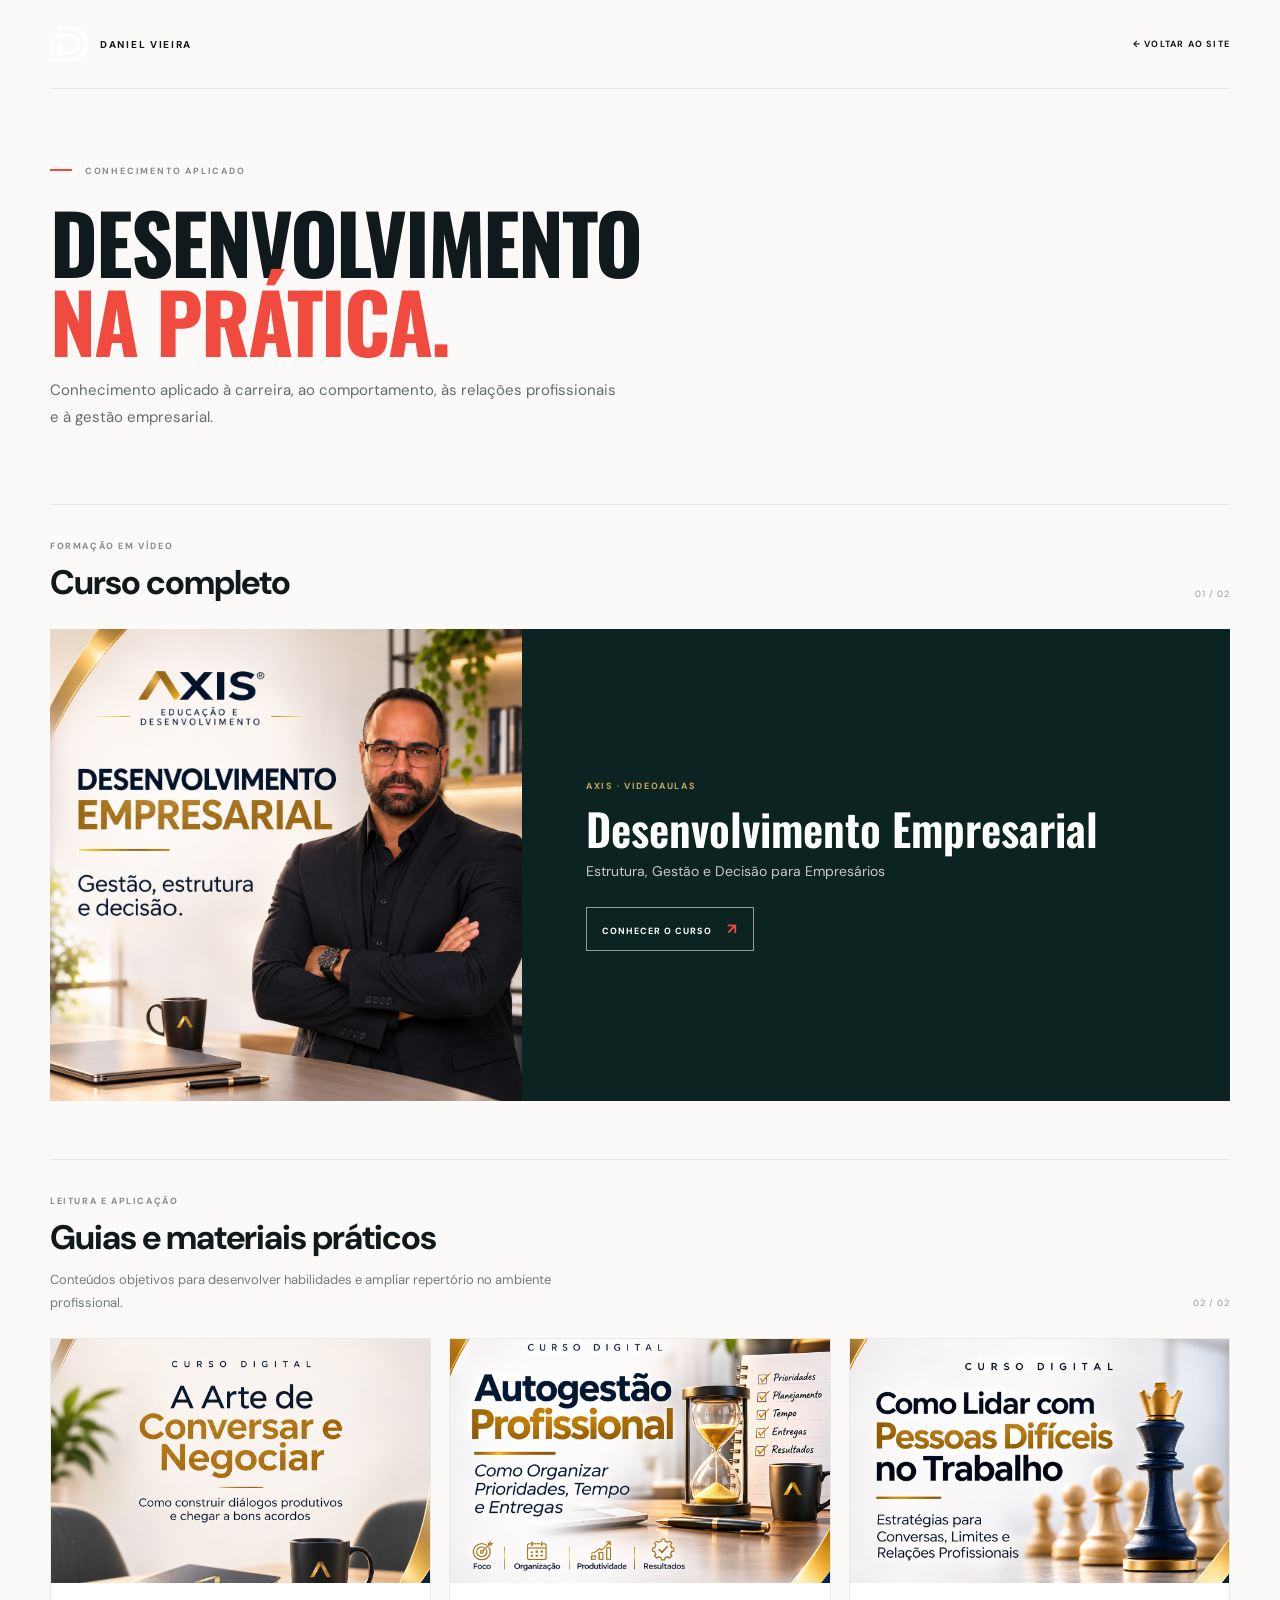
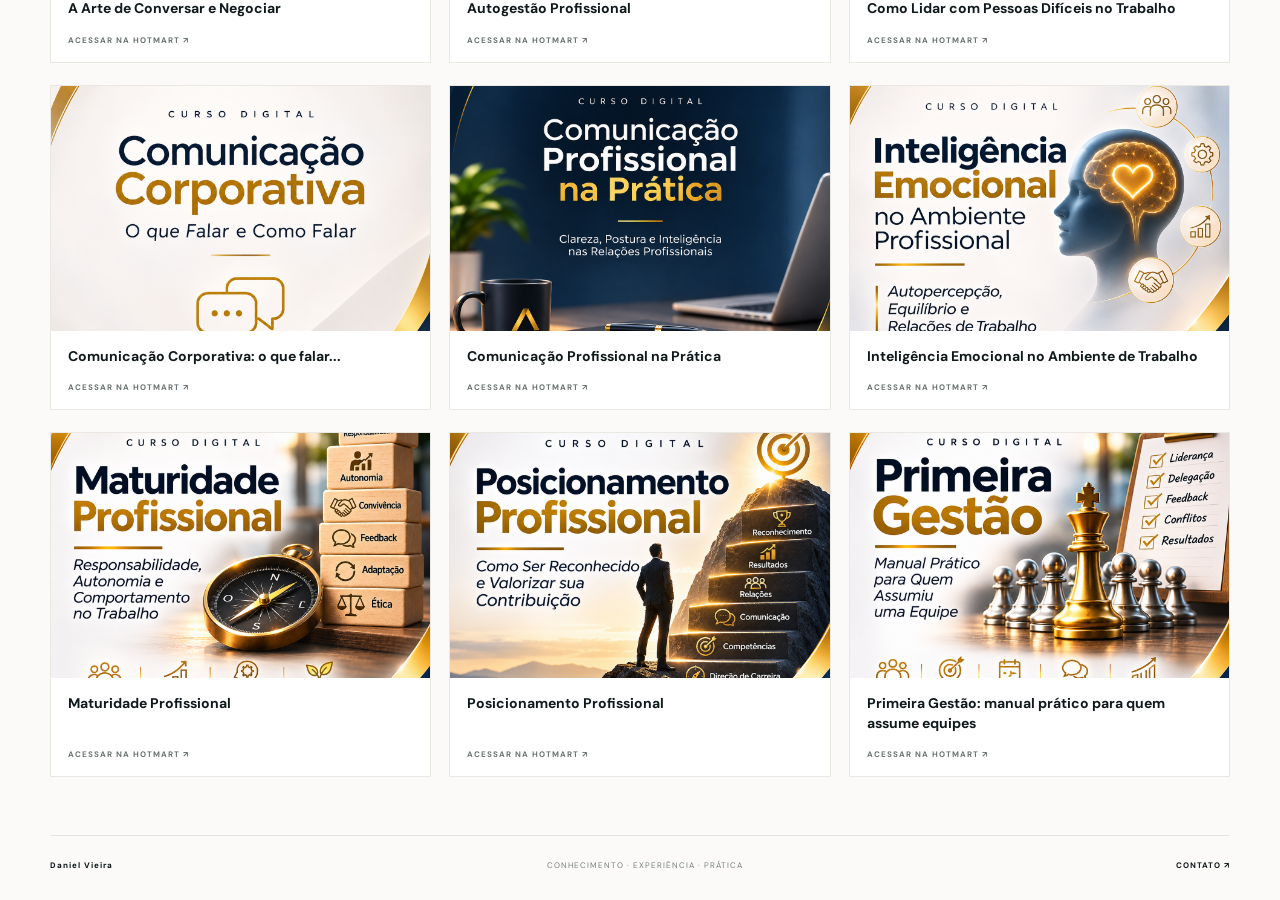
==== treinamentos.html @ 4ab19d20 "Cria página de treinamentos e materiais práticos" ====
<!doctype html>
<html lang="pt-BR">
<head>
  <meta charset="utf-8">
  <meta name="viewport" content="width=device-width, initial-scale=1">
  <meta name="description" content="Cursos, conteúdos e materiais práticos de desenvolvimento profissional e empresarial com Daniel Vieira e AXIS.">
  <meta name="theme-color" content="#071D1B">
  <title>Treinamentos | Daniel Vieira</title>
  <link rel="preconnect" href="https://fonts.googleapis.com">
  <link rel="preconnect" href="https://fonts.gstatic.com" crossorigin>
  <link href="https://fonts.googleapis.com/css2?family=DM+Sans:wght@400;500;600;700;800&family=Oswald:wght@500;600;700&display=swap" rel="stylesheet">
  <link rel="stylesheet" href="assets/css/style.css?v=4">
</head>
<body class="training-page">
  <main class="training-shell">
    <header class="training-header">
      <a class="training-brand" href="index.html" aria-label="Voltar ao site de Daniel Vieira">
        <img src="Daniel%20Vieira%20-%20Logo%20-%2004%20-%20D.png" alt="">
        <span>DANIEL VIEIRA</span>
      </a>
      <a class="back-link" href="index.html">← VOLTAR AO SITE</a>
    </header>

    <section class="training-intro">
      <p class="eyebrow"><span></span> CONHECIMENTO APLICADO</p>
      <h1>DESENVOLVIMENTO<br><em>NA PRÁTICA.</em></h1>
      <p>Conhecimento aplicado à carreira, ao comportamento, às relações profissionais e à gestão empresarial.</p>
    </section>

    <section class="training-section video-section" aria-labelledby="video-title">
      <div class="training-section-heading">
        <div>
          <p class="eyebrow">FORMAÇÃO EM VÍDEO</p>
          <h2 id="video-title">Curso completo</h2>
        </div>
        <span class="section-index">01 / 02</span>
      </div>
      <a class="featured-course" href="https://pay.hotmart.com/N105833219H?bid=1795713041909" target="_blank" rel="noopener noreferrer" aria-label="Acessar Desenvolvimento Empresarial na Hotmart">
        <img src="Desenvolvimento%20Empresarial%20com%20Lideran%C3%A7a.png" alt="Capa do curso Desenvolvimento Empresarial">
        <span class="featured-course-copy">
          <small>AXIS · VIDEOAULAS</small>
          <strong>Desenvolvimento Empresarial</strong>
          <span>Estrutura, Gestão e Decisão para Empresários</span>
          <b>CONHECER O CURSO <span aria-hidden="true">↗</span></b>
        </span>
      </a>
    </section>

    <section class="training-section resources-section" aria-labelledby="resources-title">
      <div class="training-section-heading">
        <div>
          <p class="eyebrow">LEITURA E APLICAÇÃO</p>
          <h2 id="resources-title">Guias e materiais práticos</h2>
          <p class="section-description">Conteúdos objetivos para desenvolver habilidades e ampliar repertório no ambiente profissional.</p>
        </div>
        <span class="section-index">02 / 02</span>
      </div>

      <div class="resource-grid">
        <a class="resource-card" href="https://pay.hotmart.com/M108632932H?bid=1795712834675" target="_blank" rel="noopener noreferrer">
          <img src="A%20Arte%20de%20Conversar%20e%20Negociar.png" alt="A Arte de Conversar e Negociar">
          <span class="resource-card-copy"><strong>A Arte de Conversar e Negociar</strong><small>ACESSAR NA HOTMART ↗</small></span>
        </a>
        <a class="resource-card" href="https://pay.hotmart.com/L108633340I?bid=1795712929582" target="_blank" rel="noopener noreferrer">
          <img src="Capa%20do%20Curso%20Autogest%C3%A3o%20Profissional.png" alt="Autogestão Profissional">
          <span class="resource-card-copy"><strong>Autogestão Profissional</strong><small>ACESSAR NA HOTMART ↗</small></span>
        </a>
        <a class="resource-card" href="https://pay.hotmart.com/J108633222F?bid=1795712961515" target="_blank" rel="noopener noreferrer">
          <img src="Como%20Lidar%20com%20Pessoas%20Dif%C3%ADceis%20no%20Trabalho.png" alt="Como Lidar com Pessoas Difíceis no Trabalho">
          <span class="resource-card-copy"><strong>Como Lidar com Pessoas Difíceis no Trabalho</strong><small>ACESSAR NA HOTMART ↗</small></span>
        </a>
        <a class="resource-card" href="https://pay.hotmart.com/T108633008K?bid=1795712993311" target="_blank" rel="noopener noreferrer">
          <img src="Curso%20Digital%20de%20Comunica%C3%A7%C3%A3o%20Corporativa.png" alt="Comunicação Corporativa">
          <span class="resource-card-copy"><strong>Comunicação Corporativa: o que falar...</strong><small>ACESSAR NA HOTMART ↗</small></span>
        </a>
        <a class="resource-card" href="https://pay.hotmart.com/U108632027X?bid=1795713014878" target="_blank" rel="noopener noreferrer">
          <img src="Capa%20de%20curso%20de%20comunica%C3%A7%C3%A3o%20profissional.png" alt="Comunicação Profissional na Prática">
          <span class="resource-card-copy"><strong>Comunicação Profissional na Prática</strong><small>ACESSAR NA HOTMART ↗</small></span>
        </a>
        <a class="resource-card" href="https://pay.hotmart.com/K108633280N?bid=1795713073066" target="_blank" rel="noopener noreferrer">
          <img src="Capa%20AXIS_%20Intelig%C3%AAncia%20Emocional%20no%20Trabalho.png" alt="Inteligência Emocional no Ambiente de Trabalho">
          <span class="resource-card-copy"><strong>Inteligência Emocional no Ambiente de Trabalho</strong><small>ACESSAR NA HOTMART ↗</small></span>
        </a>
        <a class="resource-card" href="https://pay.hotmart.com/O108633496O?bid=1795713096227" target="_blank" rel="noopener noreferrer">
          <img src="Curso%20de%20Maturidade%20Profissional%20AXIS.png" alt="Maturidade Profissional">
          <span class="resource-card-copy"><strong>Maturidade Profissional</strong><small>ACESSAR NA HOTMART ↗</small></span>
        </a>
        <a class="resource-card" href="https://pay.hotmart.com/L108633412T?bid=1795713126646" target="_blank" rel="noopener noreferrer">
          <img src="Posicionamento%20Profissional_%20Rumo%20ao%20Reconhecimento.png" alt="Posicionamento Profissional">
          <span class="resource-card-copy"><strong>Posicionamento Profissional</strong><small>ACESSAR NA HOTMART ↗</small></span>
        </a>
        <a class="resource-card" href="https://pay.hotmart.com/J108633546X?bid=1795713152483" target="_blank" rel="noopener noreferrer">
          <img src="Curso%20de%20Gest%C3%A3o_%20Lideran%C3%A7a%20em%20Equipa.png" alt="Primeira Gestão">
          <span class="resource-card-copy"><strong>Primeira Gestão: manual prático para quem assume equipes</strong><small>ACESSAR NA HOTMART ↗</small></span>
        </a>
      </div>
    </section>

    <footer class="training-footer">
      <a href="index.html">Daniel Vieira</a>
      <span>CONHECIMENTO · EXPERIÊNCIA · PRÁTICA</span>
      <a href="mailto:contato@oficialdanielvieira.com.br">CONTATO ↗</a>
    </footer>
  </main>
</body>
</html>
---- assets/css/style.css ----
:root {
  --ink: #10191b;
  --deep: #071d1b;
  --deep-2: #0d302d;
  --paper: #fbfaf8;
  --white: #fff;
  --accent: #f04b3e;
  --gold: #c9a85b;
  --muted: #737b79;
  --sans: "DM Sans", Arial, sans-serif;
  --display: "Oswald", Impact, sans-serif;
}
* { box-sizing: border-box; }
html { scroll-behavior: smooth; }
body { margin: 0; background: var(--paper); color: var(--ink); font-family: var(--sans); -webkit-font-smoothing: antialiased; }
a { color: inherit; text-decoration: none; }
.landing { min-height: 100vh; display: grid; grid-template-columns: minmax(420px, .92fr) minmax(560px, 1.08fr); }
.profile-panel { min-height: 100vh; padding: 34px clamp(30px, 3.3vw, 58px) 28px; position: sticky; top: 0; height: 100vh; display: flex; flex-direction: column; justify-content: space-between; overflow: hidden; isolation: isolate; color: var(--white); background: var(--deep); }
.profile-backdrop { position: absolute; inset: 0; z-index: -1; overflow: hidden; background: #061513; }
.profile-backdrop img { position: absolute; inset: 0; width: 100%; height: 100%; object-fit: cover; object-position: center 32%; opacity: .88; }
.profile-backdrop::before { content: "DV"; position: absolute; right: -8%; bottom: 5%; color: rgba(255,255,255,.035); font: 700 clamp(260px, 36vw, 570px)/.8 var(--display); letter-spacing: -.07em; }
.profile-backdrop::after { content: ""; position: absolute; inset: 0; background: linear-gradient(90deg, rgba(3,12,11,.48), rgba(3,12,11,.08) 70%), linear-gradient(0deg, rgba(0,0,0,.78), rgba(0,0,0,.05) 72%); }
.profile-header, .profile-footer { display: flex; justify-content: space-between; align-items: flex-start; position: relative; z-index: 1; }
.brand-mark { display: inline-flex; width: 62px; height: 62px; align-items: center; justify-content: center; }
.brand-mark img { display: block; width: 100%; height: 100%; object-fit: contain; }
.header-index, .profile-footer { font-size: 9px; letter-spacing: 1.4px; color: rgba(255,255,255,.62); }
.header-index { padding-top: 8px; }
.profile-content { position: relative; z-index: 1; max-width: 640px; margin-top: auto; margin-bottom: auto; padding: 50px 0 35px; }
.eyebrow { margin: 0 0 25px; font-size: 9px; font-weight: 700; letter-spacing: 1.8px; }
.profile-content .eyebrow { display: flex; align-items: center; gap: 10px; color: rgba(255,255,255,.68); }
.profile-content .eyebrow span { width: 22px; height: 2px; background: var(--accent); }
.profile-content h1 { margin: 0 0 18px; font: 700 clamp(30px, 3.2vw, 44px)/1.02 var(--display) !important; letter-spacing: -.025em; }
.profile-content h1 em { color: var(--accent); font-style: normal; }
.profile-summary { max-width: 470px; margin: 0 0 10px; font-size: clamp(17px, 1.5vw, 21px); font-weight: 700; letter-spacing: -.4px; line-height: 1.35; }
.profile-description { max-width: 420px; margin: 0; color: rgba(255,255,255,.82); font-size: 14px; line-height: 1.8; }
.profile-footer { align-items: center; gap: 20px; font-size: 8px; }
.profile-footer a { color: white; white-space: nowrap; }
.profile-footer a span { margin-left: 8px; color: var(--accent); font-size: 15px; }
.pathways-panel { min-height: 100vh; padding: 42px clamp(28px, 3.1vw, 54px) 22px; display: flex; flex-direction: column; background: var(--paper); }
.pathways-heading { display: flex; align-items: end; justify-content: space-between; margin-bottom: 28px; }
.pathways-heading .eyebrow { margin-bottom: 9px; color: #8a8e8b; }
.pathways-heading h2 { margin: 0; font-size: clamp(18px, 1.55vw, 24px); font-weight: 600; letter-spacing: -.7px; }
.counter { padding-bottom: 3px; color: #777d7a; font-size: 10px; letter-spacing: 1px; }
.cards { display: grid; gap: 15px; flex: 1; grid-template-rows: repeat(4, minmax(145px, 1fr)); }
.path-card { position: relative; min-height: 145px; display: flex; flex-direction: column; justify-content: space-between; overflow: hidden; padding: 17px 22px 18px; isolation: isolate; color: white; background: #18211f; transition: transform .25s ease, filter .25s ease; }
.path-card:hover { transform: translateY(-3px); filter: brightness(1.08); }
.path-card::before { content: ""; position: absolute; inset: 0; z-index: -1; opacity: .96; }
.card-number { position: relative; z-index: 1; font-size: 8px; letter-spacing: 1.7px; color: rgba(255,255,255,.7); }
.card-copy { position: relative; z-index: 1; display: flex; flex-direction: column; align-items: flex-start; max-width: 70%; }
.card-copy strong { font: 700 clamp(27px, 3vw, 43px)/1.05 var(--display); letter-spacing: .01em; }
.card-copy strong span { color: var(--accent); }
.card-copy small { margin-top: 5px; font-size: 10px; line-height: 1.5; color: rgba(255,255,255,.85); }
.card-cta { display: inline-flex; align-items: center; margin-top: 10px; padding: 7px 11px; border: 1px solid rgba(255,255,255,.75); color: #fff; font-size: 8px; font-weight: 700; letter-spacing: 1px; transition: background .2s ease, color .2s ease; }
.path-card:hover .card-cta { background: #fff; color: var(--ink); }
.card-arrow { position: absolute; left: calc(100% + 35px); bottom: 0; width: 35px; height: 35px; border-radius: 50%; display: grid; place-items: center; background: white; color: var(--ink); font-size: 19px; transition: transform .2s ease; }
.path-card:hover .card-arrow { transform: translate(3px,-3px); }
.card-art { position: absolute; z-index: 0; right: 4%; top: 50%; transform: translateY(-50%); pointer-events: none; }
.card-mentoria::before { background: linear-gradient(100deg, #15191a 0%, #233c3a 58%, #10201e 100%); }
.art-mentoria { color: rgba(255,255,255,.1); font: 700 clamp(100px, 13vw, 175px)/1 var(--display); letter-spacing: -.08em; }
.card-treinamentos::before { background: linear-gradient(100deg, #b92f27 0%, #d84a3c 55%, #65241f 100%); }
.art-treinamentos { right: 5%; color: rgba(255,255,255,.16); font: 700 clamp(24px, 3.2vw, 42px)/.95 var(--display); text-align: right; letter-spacing: .02em; }
.card-livro::before { background: linear-gradient(100deg, #171719 0%, #343239 60%, #111215 100%); }
.art-livro { right: 6%; color: rgba(255,255,255,.17); font: 600 clamp(34px, 4.2vw, 58px)/.95 var(--display); transform: translateY(-50%) rotate(-7deg); letter-spacing: -.03em; }
.card-axis::before { background: linear-gradient(100deg, #101d43 0%, #1c3478 58%, #111d45 100%); }
.art-axis { right: 6%; color: rgba(255,255,255,.18); font: 700 clamp(70px, 9vw, 120px)/1 var(--sans); letter-spacing: -.1em; }
.pathways-footer { display: flex; justify-content: space-between; align-items: center; gap: 15px; padding-top: 20px; color: #858986; font-size: 8px; letter-spacing: .9px; }
.pathways-footer a { color: var(--ink); font-weight: 700; }
.pathways-footer a span { color: var(--accent); margin-left: 5px; }
@media (min-width: 1500px) {
  .landing { grid-template-columns: 46% 54%; }
  .cards { grid-template-rows: repeat(4, minmax(170px, 1fr)); }
}
@media (max-width: 900px) {
  .landing { grid-template-columns: minmax(320px, .85fr) minmax(440px, 1.15fr); }
  .profile-panel { padding-inline: 28px; }
  .profile-content h1 { font-size: clamp(30px, 3.6vw, 40px) !important; }
  .pathways-panel { padding-inline: 24px; }
  .cards { grid-template-rows: repeat(4, minmax(140px, 1fr)); }
}
@media (max-width: 700px) {
  .landing { display: block; }
  .profile-panel { position: relative; top: auto; height: auto; min-height: 650px; padding: 28px 25px 24px; }
  .profile-content { padding: 95px 0 85px; }
  .profile-content h1 { font-size: clamp(32px, 8vw, 38px) !important; }
  .profile-description { max-width: 360px; }
  .profile-footer { font-size: 7px; }
  .pathways-panel { min-height: auto; padding: 42px 20px 22px; }
  .pathways-heading { margin-bottom: 22px; }
  .cards { grid-template-rows: none; }
  .path-card { min-height: 160px; padding: 17px 19px; }
  .card-copy { max-width: 78%; }
  .card-copy strong { font-size: 39px; }
  .art-mentoria { font-size: 135px; }
  .art-treinamentos { font-size: 36px; }
  .art-livro { font-size: 48px; }
  .art-axis { font-size: 95px; }
  .pathways-footer { flex-wrap: wrap; padding-top: 22px; }
}
@media (prefers-reduced-motion: reduce) {
  html { scroll-behavior: auto; }
  *, *::before, *::after { transition-duration: .01ms !important; }
}

/* Página de treinamentos */
.training-page { background: var(--paper); }
.training-shell { width: min(1180px, calc(100% - 64px)); margin: 0 auto; }
.training-header { display:flex; justify-content:space-between; align-items:center; padding:25px 0; border-bottom:1px solid #e7e5e0; }
.training-brand { display:flex; align-items:center; gap:12px; font-size:10px; font-weight:800; letter-spacing:1.7px; }
.training-brand img { width:38px; height:38px; object-fit:contain; }
.back-link { font-size:9px; font-weight:700; letter-spacing:1.2px; }
.training-intro { padding:76px 0 58px; max-width:760px; }
.training-intro .eyebrow, .training-section .eyebrow { color:#858b87; }
.training-intro .eyebrow span { display:inline-block; width:22px; height:2px; margin:0 9px 3px 0; background:var(--accent); }
.training-intro h1 { margin:0 0 18px; font:700 clamp(48px,7vw,82px)/.96 var(--display); letter-spacing:-.025em; }
.training-intro h1 em { color:var(--accent); font-style:normal; }
.training-intro > p:last-child { max-width:570px; color:#646d68; font-size:15px; line-height:1.8; }
.training-section { padding:35px 0 58px; border-top:1px solid #e7e5e0; }
.training-section-heading { display:flex; align-items:end; justify-content:space-between; gap:20px; margin-bottom:24px; }
.training-section-heading .eyebrow { margin:0 0 8px; font-size:9px; font-weight:700; letter-spacing:1.6px; }
.training-section-heading h2 { margin:0; font-size:clamp(23px,3vw,34px); letter-spacing:-1px; }
.section-index { padding-bottom:5px; color:#929894; font-size:9px; letter-spacing:1px; white-space:nowrap; }
.featured-course { display:grid; grid-template-columns:minmax(220px, .8fr) 1.2fr; min-height:300px; background:#0b2421; color:white; overflow:hidden; transition:transform .2s ease; }
.featured-course:hover, .resource-card:hover { transform:translateY(-3px); }
.featured-course > img { width:100%; height:100%; min-height:300px; object-fit:cover; object-position:center; }
.featured-course-copy { display:flex; flex-direction:column; align-items:flex-start; justify-content:center; padding:38px clamp(24px,5vw,65px); }
.featured-course-copy small { color:#c9a85b; font-size:9px; font-weight:700; letter-spacing:1.6px; }
.featured-course-copy strong { margin:14px 0 8px; font:600 clamp(27px,3.8vw,44px)/1.05 var(--display); }
.featured-course-copy > span { color:rgba(255,255,255,.76); font-size:14px; line-height:1.6; }
.featured-course-copy b { margin-top:25px; padding:11px 15px; border:1px solid rgba(255,255,255,.55); font-size:9px; letter-spacing:1px; }
.featured-course-copy b span { margin-left:12px; color:var(--accent); font-size:15px; }
.section-description { max-width:560px; margin:9px 0 0; color:#737b76; font-size:13px; line-height:1.7; }
.resource-grid { display:grid; grid-template-columns:repeat(3,minmax(0,1fr)); gap:22px 18px; }
.resource-card { display:flex; flex-direction:column; background:#fff; border:1px solid #eae8e3; transition:transform .2s ease, box-shadow .2s ease; }
.resource-card:hover { box-shadow:0 12px 30px rgba(16,25,27,.08); }
.resource-card img { display:block; width:100%; aspect-ratio:1.55/1; object-fit:cover; object-position:center; background:#e8e8e4; }
.resource-card-copy { display:flex; flex:1; flex-direction:column; justify-content:space-between; align-items:flex-start; gap:16px; padding:16px 17px 17px; }
.resource-card-copy strong { font-size:14px; line-height:1.4; }
.resource-card-copy small { color:#69736d; font-size:8px; font-weight:700; letter-spacing:1px; }
.resource-card:hover .resource-card-copy small { color:var(--accent); }
.training-footer { display:flex; justify-content:space-between; align-items:center; gap:16px; padding:24px 0 30px; border-top:1px solid #e7e5e0; color:#777f79; font-size:8px; letter-spacing:1px; }
.training-footer a:first-child { color:var(--ink); font-weight:800; }
.training-footer a:last-child { color:var(--ink); font-weight:700; }
@media (max-width:760px) {
  .training-shell { width:calc(100% - 40px); }
  .training-intro { padding:55px 0 40px; }
  .training-section { padding:28px 0 42px; }
  .featured-course { grid-template-columns:1fr; }
  .featured-course > img { min-height:0; aspect-ratio:16/9; }
  .featured-course-copy { padding:27px 24px 30px; }
  .resource-grid { grid-template-columns:repeat(2,minmax(0,1fr)); gap:15px 12px; }
  .resource-card-copy { padding:13px; }
  .resource-card-copy strong { font-size:12px; }
  .training-footer { flex-wrap:wrap; }
}
@media (max-width:420px) {
  .resource-grid { grid-template-columns:1fr; }
  .resource-card { display:grid; grid-template-columns:42% 1fr; }
  .resource-card img { height:100%; aspect-ratio:auto; }
  .training-intro h1 { font-size:47px; }
  .training-section-heading h2 { font-size:22px; }
}
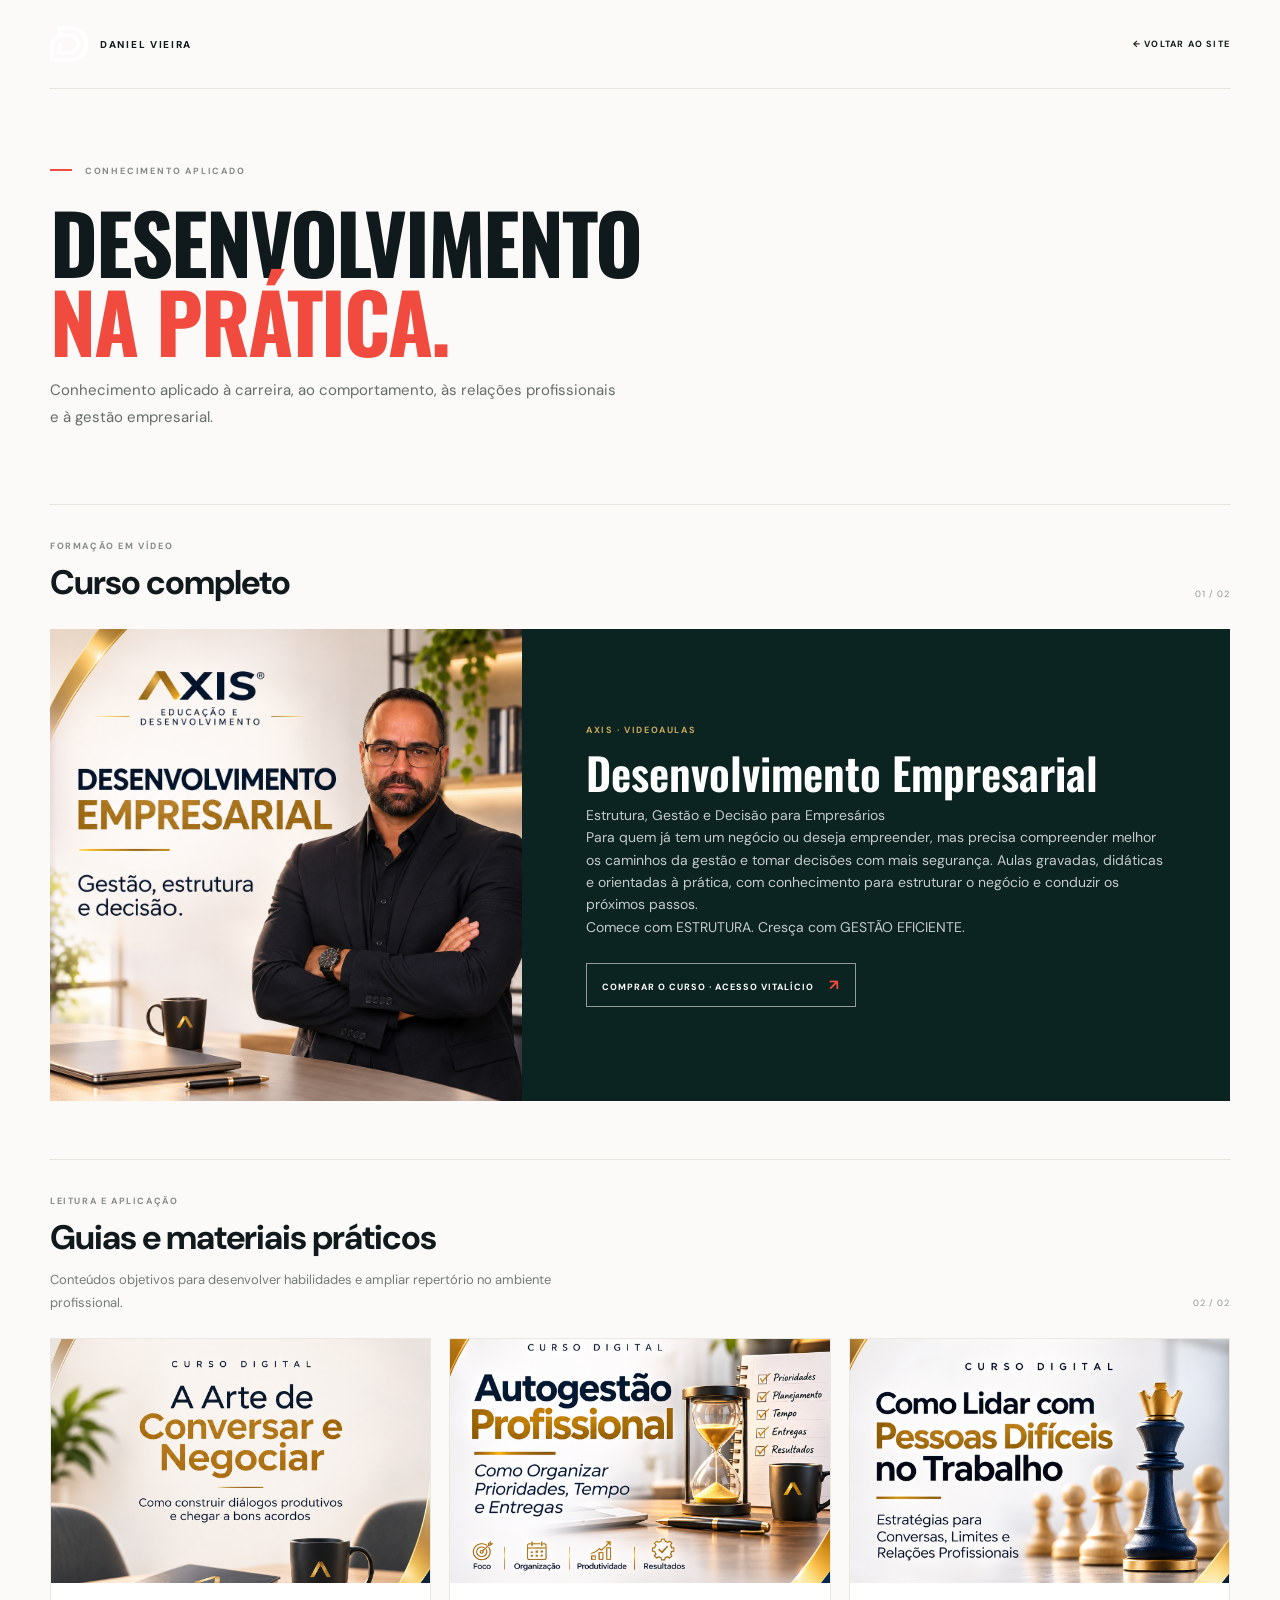
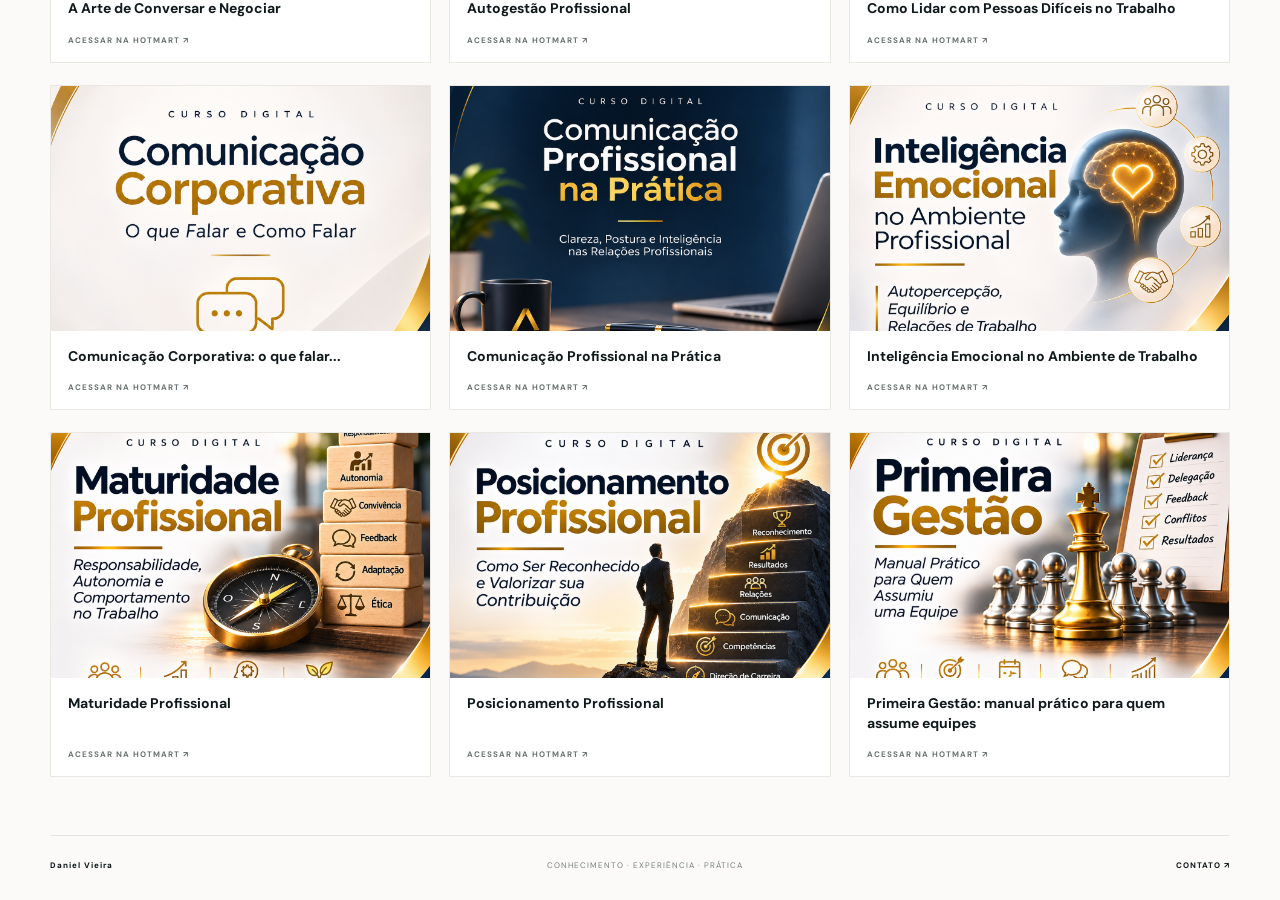
==== commit 57687c60: "Adiciona texto comercial ao curso Desenvolvimento Empresarial" ====
--- a/treinamentos.html
+++ b/treinamentos.html
@@ -40,8 +40,10 @@
         <span class="featured-course-copy">
           <small>AXIS · VIDEOAULAS</small>
           <strong>Desenvolvimento Empresarial</strong>
-          <span>Estrutura, Gestão e Decisão para Empresários</span>
-          <b>CONHECER O CURSO <span aria-hidden="true">↗</span></b>
+          <span class="featured-course-subtitle">Estrutura, Gestão e Decisão para Empresários</span>
+          <span class="featured-course-description">Para quem já tem um negócio ou deseja empreender, mas precisa compreender melhor os caminhos da gestão e tomar decisões com mais segurança. Aulas gravadas, didáticas e orientadas à prática, com conhecimento para estruturar o negócio e conduzir os próximos passos.</span>
+          <span class="featured-course-promise">Comece com ESTRUTURA. Cresça com GESTÃO EFICIENTE.</span>
+          <b>COMPRAR O CURSO · ACESSO VITALÍCIO <span aria-hidden="true">↗</span></b>
         </span>
       </a>
     </section>
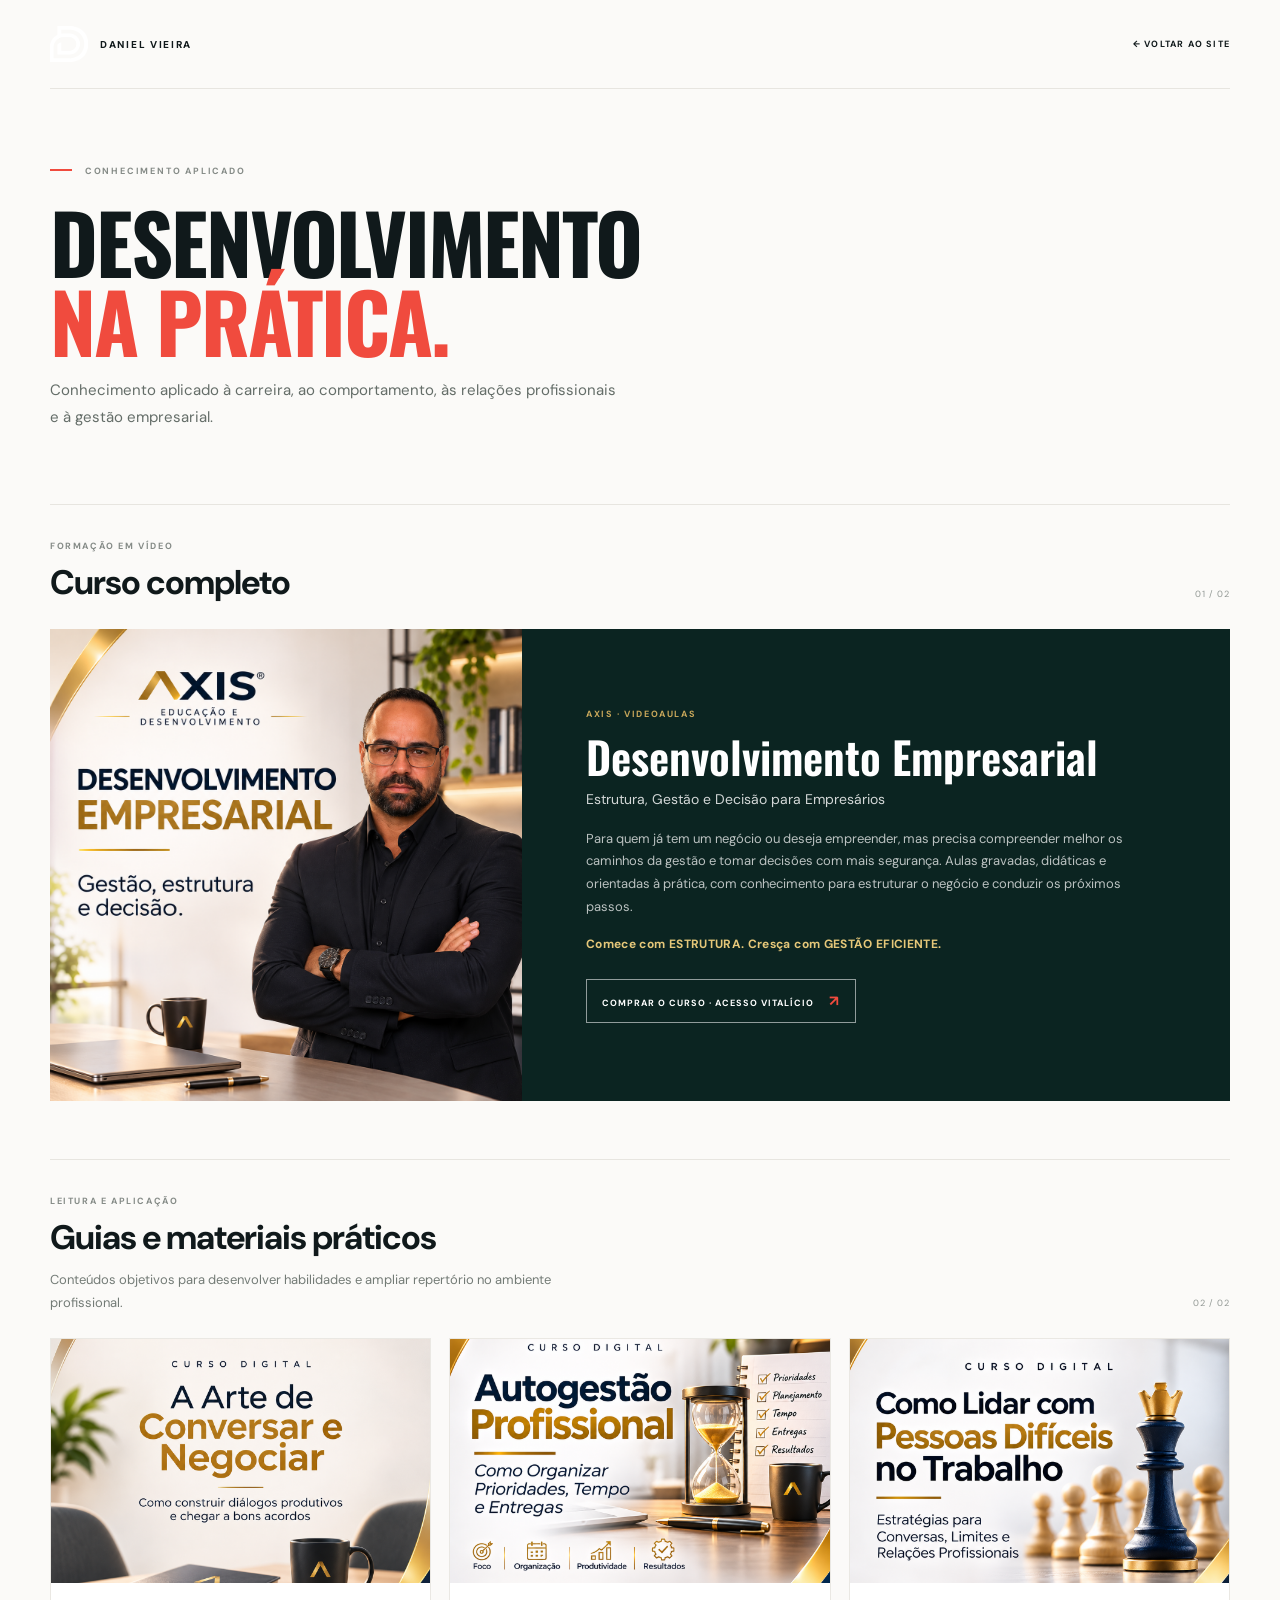
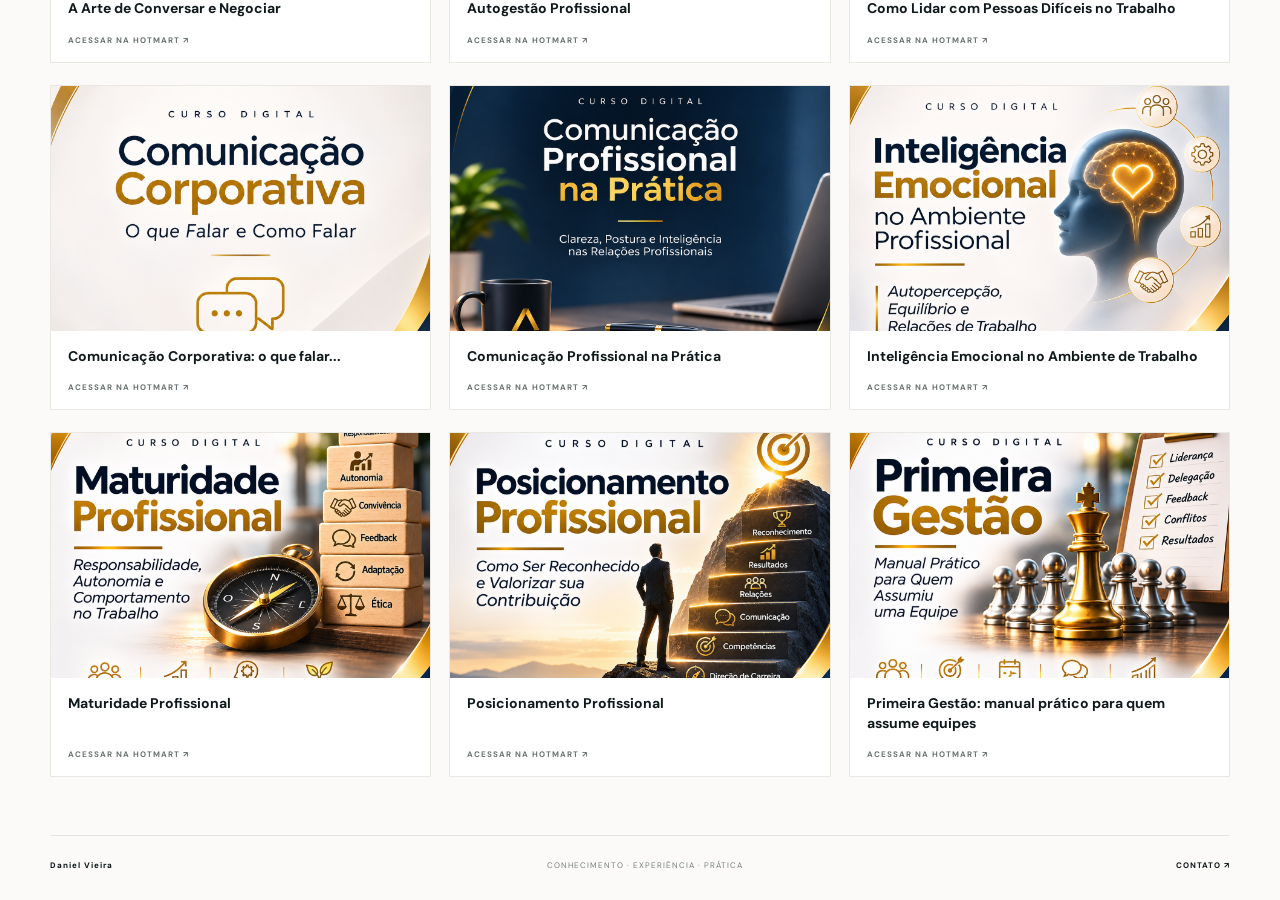
==== commit 96acadcf: "Refina apresentação comercial do curso em vídeo" ====
--- a/treinamentos.html
+++ b/treinamentos.html
@@ -9,7 +9,7 @@
   <link rel="preconnect" href="https://fonts.googleapis.com">
   <link rel="preconnect" href="https://fonts.gstatic.com" crossorigin>
   <link href="https://fonts.googleapis.com/css2?family=DM+Sans:wght@400;500;600;700;800&family=Oswald:wght@500;600;700&display=swap" rel="stylesheet">
-  <link rel="stylesheet" href="assets/css/style.css?v=4">
+  <link rel="stylesheet" href="assets/css/style.css?v=5">
 </head>
 <body class="training-page">
   <main class="training-shell">
--- a/assets/css/style.css
+++ b/assets/css/style.css
@@ -159,3 +159,11 @@
   .training-intro h1 { font-size:47px; }
   .training-section-heading h2 { font-size:22px; }
 }
+
+.featured-course-copy .featured-course-subtitle { margin-top:0; color:rgba(255,255,255,.82); font-size:14px; }
+.featured-course-copy .featured-course-description { max-width:560px; margin-top:17px; color:rgba(255,255,255,.72); font-size:13px; line-height:1.75; }
+.featured-course-copy .featured-course-promise { margin-top:16px; color:#e5c779; font-size:12px; font-weight:700; line-height:1.6; letter-spacing:.35px; }
+@media (max-width:760px) {
+  .featured-course-copy .featured-course-description { font-size:12px; }
+  .featured-course-copy .featured-course-promise { font-size:11px; }
+}
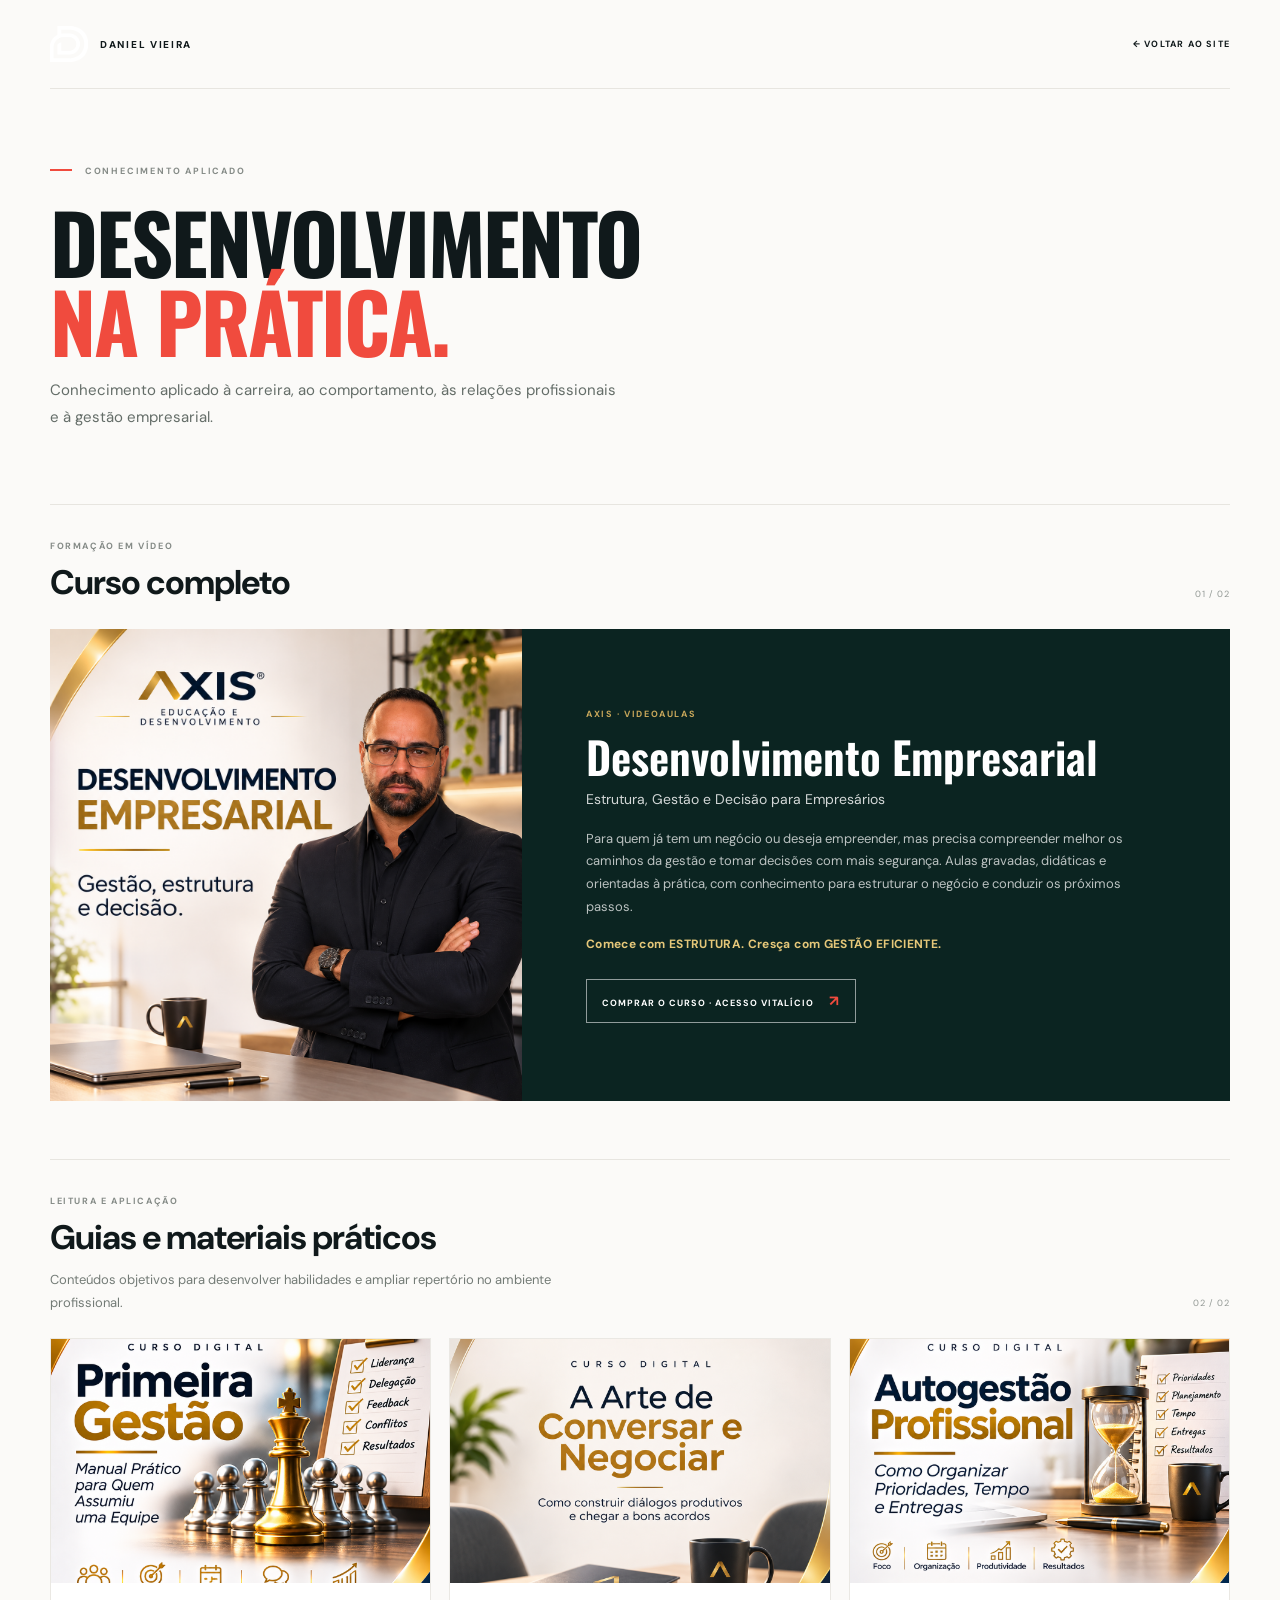
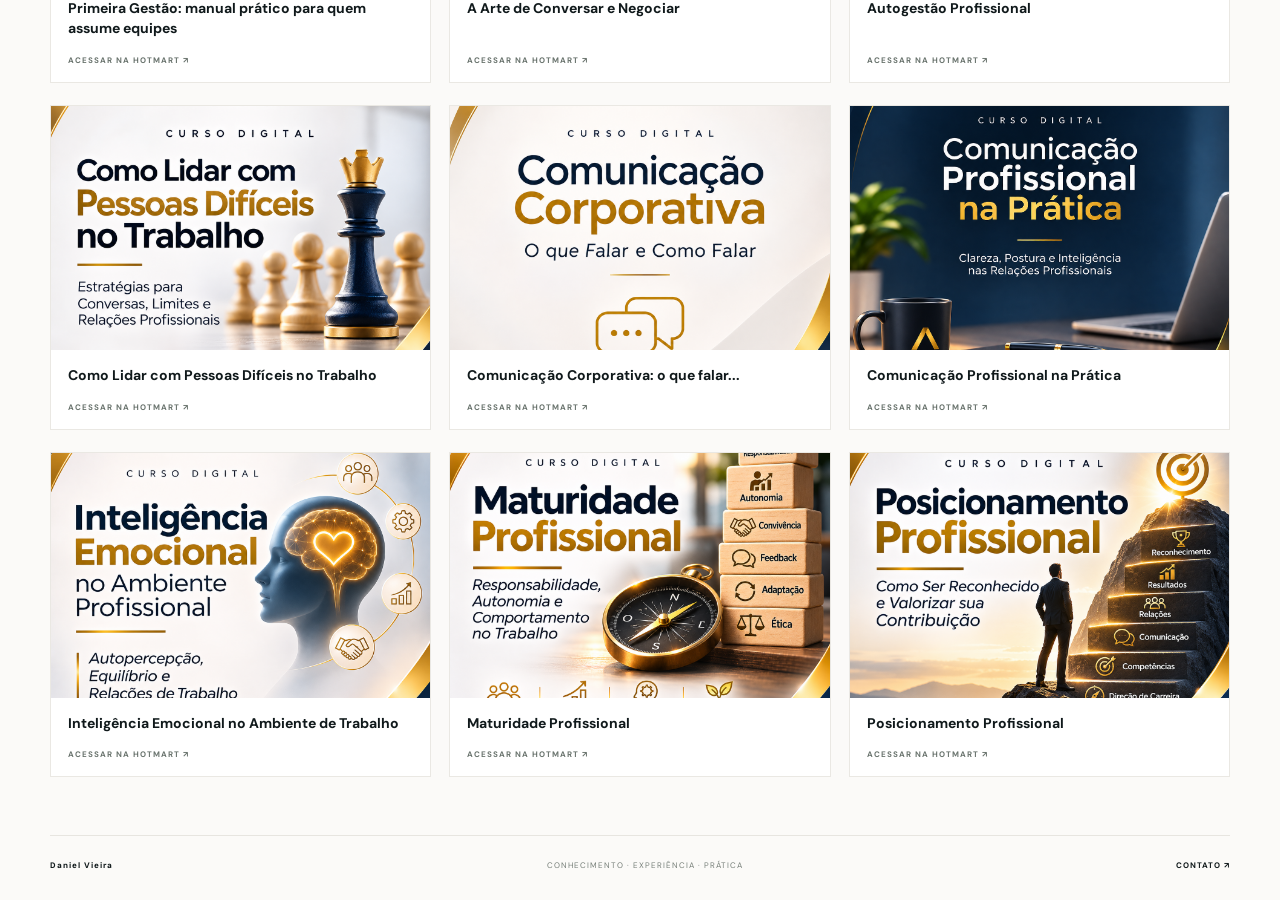
==== commit 599f3a6c: "Move Primeira Gestão para o início dos materiais" ====
--- a/treinamentos.html
+++ b/treinamentos.html
@@ -59,6 +59,10 @@
       </div>
 
       <div class="resource-grid">
+        <a class="resource-card" href="https://pay.hotmart.com/J108633546X?bid=1795713152483" target="_blank" rel="noopener noreferrer">
+          <img src="Curso%20de%20Gest%C3%A3o_%20Lideran%C3%A7a%20em%20Equipa.png" alt="Primeira Gestão">
+          <span class="resource-card-copy"><strong>Primeira Gestão: manual prático para quem assume equipes</strong><small>ACESSAR NA HOTMART ↗</small></span>
+        </a>
         <a class="resource-card" href="https://pay.hotmart.com/M108632932H?bid=1795712834675" target="_blank" rel="noopener noreferrer">
           <img src="A%20Arte%20de%20Conversar%20e%20Negociar.png" alt="A Arte de Conversar e Negociar">
           <span class="resource-card-copy"><strong>A Arte de Conversar e Negociar</strong><small>ACESSAR NA HOTMART ↗</small></span>
@@ -91,10 +95,6 @@
           <img src="Posicionamento%20Profissional_%20Rumo%20ao%20Reconhecimento.png" alt="Posicionamento Profissional">
           <span class="resource-card-copy"><strong>Posicionamento Profissional</strong><small>ACESSAR NA HOTMART ↗</small></span>
         </a>
-        <a class="resource-card" href="https://pay.hotmart.com/J108633546X?bid=1795713152483" target="_blank" rel="noopener noreferrer">
-          <img src="Curso%20de%20Gest%C3%A3o_%20Lideran%C3%A7a%20em%20Equipa.png" alt="Primeira Gestão">
-          <span class="resource-card-copy"><strong>Primeira Gestão: manual prático para quem assume equipes</strong><small>ACESSAR NA HOTMART ↗</small></span>
-        </a>
       </div>
     </section>
 
